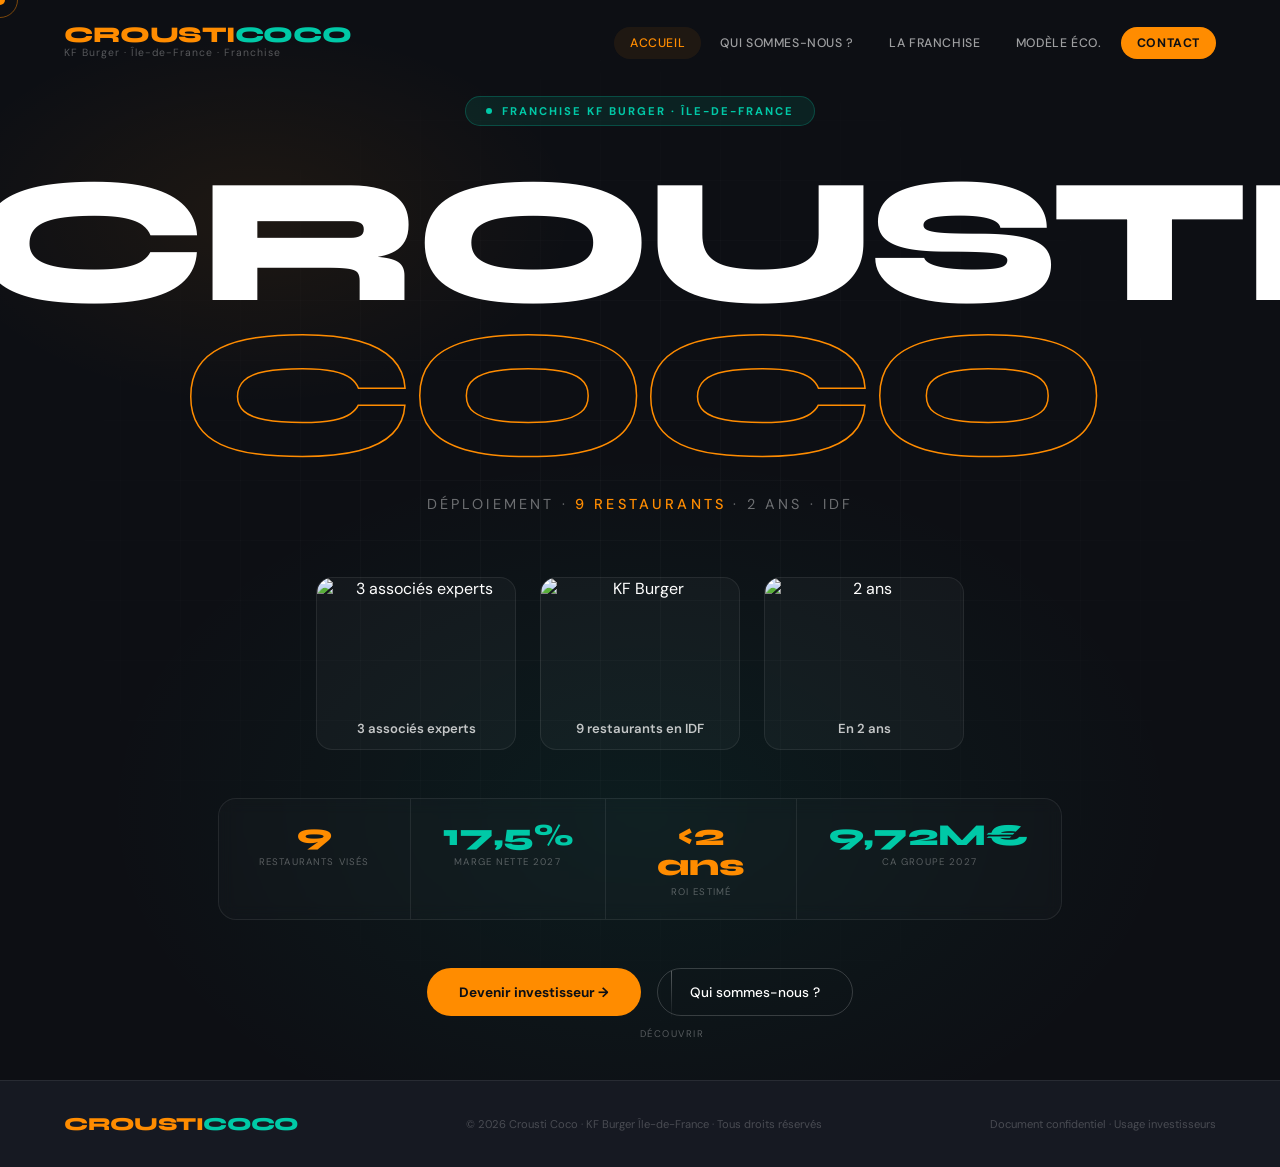
==== index.html @ f42556e3 "Add files via upload" ====
<!DOCTYPE html>
<html lang="fr">
<head>
  <meta charset="UTF-8">
  <meta name="viewport" content="width=device-width, initial-scale=1.0">
  <title>Crousti Coco — KF Burger Île-de-France</title>
  <link href="https://fonts.googleapis.com/css2?family=Syne:wght@400;600;700;800&family=DM+Sans:wght@300;400;500;700&display=swap" rel="stylesheet">
  <script src="https://cdn.jsdelivr.net/npm/@emailjs/browser@3/dist/email.min.js"></script>
  <link rel="stylesheet" href="style.css">
</head>
<body>

  <div class="cursor" id="c"></div>
  <div class="cursor-ring" id="cr"></div>

  <nav id="nav">
    <a href="index.html" class="nav-logo">
      <span><span class="c1">CROUSTI</span><span class="c2">COCO</span></span>
      <span class="sub">KF Burger · Île-de-France · Franchise</span>
    </a>
    <ul id="nl">
      <li><a href="index.html" class="nav-active">Accueil</a></li>
      <li><a href="A_propos.html">Qui sommes-nous ?</a></li>
      <li><a href="Franchise.html">La franchise</a></li>
      <li><a href="Modele_eco.html">Modèle éco.</a></li>
      <li><a href="Contact.html" class="nav-cta">Contact</a></li>
    </ul>
    <div class="menu-toggle" id="mt"><span></span><span></span><span></span></div>
  </nav>

  <div id="page-home">
    <div class="hero-bg"></div>
    <div class="hero-grid"></div>

    <div class="hero-pill"><span class="pill-dot"></span>Franchise KF Burger · Île-de-France</div>

    <h1 class="hero-name">
      <span class="l1">CROUSTI</span>
      <span class="l2">COCO</span>
    </h1>

    <p class="hero-tagline">Déploiement · <b>9 restaurants</b> · 2 ans · IDF</p>

    <!-- 3 cartes : 3 associés / 9 restaurants / En 2 ans -->
    <div class="hero-cards">
      <div class="hero-card">
        <img src="https://images.unsplash.com/photo-1521737711867-e3b97375f902?w=400&q=80" alt="3 associés experts">
        <div class="hero-card-label">3 associés experts</div>
      </div>
      <div class="hero-card">
        <img src="https://images.unsplash.com/photo-1568901346375-23c9450c58cd?w=400&q=80" alt="KF Burger">
        <div class="hero-card-label">9 restaurants en IDF</div>
      </div>
      <div class="hero-card">
        <img src="https://images.unsplash.com/photo-1506784983877-45594efa4cbe?w=400&q=80" alt="2 ans">
        <div class="hero-card-label">En 2 ans</div>
      </div>
    </div>

    <!-- KPIs -->
    <div class="hero-kpis">
      <div class="kpi"><div class="kv">9</div><div class="kl">Restaurants visés</div></div>
      <div class="kpi"><div class="kv t">17,5%</div><div class="kl">Marge nette 2027</div></div>
      <div class="kpi"><div class="kv">&lt;2 ans</div><div class="kl">ROI estimé</div></div>
      <div class="kpi"><div class="kv t">9,72M€</div><div class="kl">CA groupe 2027</div></div>
    </div>

    <div class="hero-actions">
      <a href="Contact.html" class="btn-fill">Devenir investisseur →</a>
      <a href="A_propos.html" class="btn-ghost">Qui sommes-nous ?</a>
    </div>

    <div class="scroll-hint"><div class="scroll-line"></div><span>Découvrir</span></div>
  </div>

  <footer>
    <div class="flogo"><span class="c1">CROUSTI</span><span class="c2">COCO</span></div>
    <p>© 2026 Crousti Coco · KF Burger Île-de-France · Tous droits réservés</p>
    <p>Document confidentiel · Usage investisseurs</p>
  </footer>

  <script src="script.js"></script>
</body>
</html>
---- style.css ----
/* ============================================================
   CROUSTI COCO — style.css
   Fichier CSS unique pour tout le projet
   Organisation :
     0. Variables & Reset        → tous les fichiers
     1. Composants globaux       → tous les fichiers
     2. Navigation & Footer      → tous les fichiers
     3. index.html               → page d'accueil
     4. A_propos.html            → qui sommes-nous
     5. Franchise.html           → la franchise
     6. Modele_eco.html          → modèle économique
     7. Contact.html             → contact
     8. Animations & Responsive  → tous les fichiers
   ============================================================ */


/* ============================================================
   0. VARIABLES & RESET  (tous les fichiers)
   ============================================================ */
:root {
  --ink:     #0D0F14;
  --ink2:    #161922;
  --ink3:    #1E2230;
  --ink4:    #252836;
  --amber:   #FF8C00;
  --amber2:  #FFB347;
  --teal:    #00C9A7;
  --border:  rgba(255,255,255,0.08);
  --border2: rgba(255,255,255,0.13);
  --text:    rgba(255,255,255,0.65);
  --text2:   rgba(255,255,255,0.40);
}

*, *::before, *::after { box-sizing: border-box; margin: 0; padding: 0; }
html  { scroll-behavior: smooth; }
body  { background: var(--ink); color: #fff; font-family: 'DM Sans', sans-serif; overflow-x: hidden; cursor: none; }
img   { max-width: 100%; border-radius: 12px; display: block; }
em    { font-style: normal; color: var(--amber); }


/* ============================================================
   1. COMPOSANTS GLOBAUX  (tous les fichiers)
   ============================================================ */

/* Curseur */
.cursor      { width:10px; height:10px; background:var(--amber); border-radius:50%; position:fixed; pointer-events:none; z-index:9999; transform:translate(-50%,-50%); transition:width .3s,height .3s,background .3s; }
.cursor-ring { width:36px; height:36px; border:1.5px solid rgba(255,140,0,.45); border-radius:50%; position:fixed; pointer-events:none; z-index:9998; transform:translate(-50%,-50%); transition:width .3s,height .3s; }
.cursor.grow      { width:6px; height:6px; background:var(--teal); }
.cursor-ring.grow { width:52px; height:52px; border-color:rgba(0,201,167,.35); }

/* Conteneur */
.container { max-width: 1100px; margin: 0 auto; }

/* Sections */
.sec       { padding: 6rem 2rem; }
.sec.dark2 { background: var(--ink2); }
.sec.dark3 { background: var(--ink); }

/* En-têtes de section */
.sec-eyebrow {
  display: inline-flex; align-items: center; gap: .6rem;
  font-size: .68rem; font-weight: 700; letter-spacing: .2em; text-transform: uppercase;
  color: var(--teal); margin-bottom: 1rem;
}
.sec-eyebrow::before, .sec-eyebrow::after { content:''; display:inline-block; width:18px; height:1px; background:var(--teal); }

.sec-title {
  font-family: 'Syne', sans-serif;
  font-size: clamp(2rem, 4vw, 3.2rem);
  font-weight: 800; letter-spacing: -.03em; line-height: 1.08;
  margin-bottom: 1rem;
}

.sec-intro {
  color: var(--text); line-height: 1.85; font-size: .95rem;
  max-width: 640px; margin: 0 auto 3.5rem; text-align: center;
}

/* Cartes génériques */
.card {
  background: var(--ink3); border: 1px solid var(--border);
  border-radius: 16px; padding: 1.5rem;
  transition: transform .3s, border-color .3s;
}
.card:hover { transform: translateY(-5px); border-color: rgba(255,140,0,.3); }
.card.teal:hover { border-color: rgba(0,201,167,.3); }

/* Étiquette inline */
.tag-pill {
  display: inline-flex; align-items: center; gap: .5rem;
  background: rgba(0,201,167,.08); border: 1px solid rgba(0,201,167,.2);
  color: var(--teal); font-size: .7rem; font-weight: 700;
  letter-spacing: .15em; text-transform: uppercase;
  padding: .4rem 1.1rem; border-radius: 100px;
}

/* Checkbox style Notion */
.notion-check {
  display: flex; align-items: flex-start; gap: .75rem;
  background: var(--ink4); border: 1px solid var(--border2);
  border-radius: 10px; padding: 1rem 1.25rem;
}
.notion-check::before {
  content: ''; width:16px; height:16px; border:1.5px solid var(--border2);
  border-radius: 4px; flex-shrink: 0; margin-top: 2px;
}
.notion-check p { font-size: .9rem; color: rgba(255,255,255,.75); line-height: 1.6; }

/* Bouton point orange */
.bullet-orange { color: var(--amber); font-size: .9rem; }
.bullet-orange strong { font-weight: 700; }

/* Grille 2 colonnes */
.grid-2 { display: grid; grid-template-columns: 1fr 1fr; gap: 2.5rem; align-items: start; }
.grid-3 { display: grid; grid-template-columns: repeat(3,1fr); gap: 1.5rem; }

/* Boutons */
.btn-fill {
  display: inline-flex; align-items: center; gap: .5rem;
  background: var(--amber); color: var(--ink);
  padding: .9rem 2rem; font-family: 'DM Sans',sans-serif;
  font-size: .85rem; font-weight: 700; border: none;
  border-radius: 100px; cursor: pointer; text-decoration: none;
  transition: transform .2s, background .2s, box-shadow .2s;
}
.btn-fill:hover { transform: translateY(-3px); background: var(--amber2); box-shadow: 0 12px 28px rgba(255,140,0,.28); }

.btn-ghost {
  display: inline-flex; align-items: center; gap: .5rem;
  background: transparent; color: #fff;
  padding: .9rem 2rem; font-family: 'DM Sans',sans-serif;
  font-size: .85rem; font-weight: 500;
  border: 1px solid rgba(255,255,255,.18); border-radius: 100px;
  cursor: pointer; text-decoration: none;
  transition: transform .2s, border-color .2s, color .2s;
}
.btn-ghost:hover { transform: translateY(-3px); border-color: var(--teal); color: var(--teal); }

/* Reveal scroll */
.rv { opacity:0; transform:translateY(22px); transition:opacity .7s ease,transform .7s ease; }
.rv.in { opacity:1; transform:translateY(0); }
.d1{transition-delay:.1s} .d2{transition-delay:.2s} .d3{transition-delay:.3s} .d4{transition-delay:.4s}


/* ============================================================
   2. NAVIGATION & FOOTER  (tous les fichiers)
   ============================================================ */
nav {
  position: fixed; top:0; left:0; right:0; z-index:500;
  display: flex; align-items: center; justify-content: space-between;
  padding: 1.5rem 4rem;
  transition: background .4s, padding .4s, box-shadow .4s;
}
nav.scrolled {
  background: rgba(13,15,20,.96); backdrop-filter: blur(20px);
  padding: 1rem 4rem; box-shadow: 0 1px 0 var(--border);
}
.nav-logo { font-family:'Syne',sans-serif; font-weight:800; font-size:1.4rem; letter-spacing:-.02em; text-decoration:none; line-height:1; }
.nav-logo .c1 { color:var(--amber); }
.nav-logo .c2 { color:var(--teal); }
.nav-logo .sub { display:block; font-family:'DM Sans',sans-serif; font-size:.65rem; font-weight:400; letter-spacing:.1em; color:rgba(255,255,255,.3); margin-top:2px; }
nav ul { display:flex; gap:.2rem; list-style:none; align-items:center; }
nav ul a { color:rgba(255,255,255,.6); text-decoration:none; font-size:.77rem; font-weight:500; letter-spacing:.05em; text-transform:uppercase; padding:.5rem 1rem; border-radius:100px; transition:color .2s,background .2s; }
nav ul a:hover { color:#fff; background:rgba(255,255,255,.06); }
nav ul a.nav-active { color:var(--amber); background:rgba(255,140,0,.08); }
.nav-cta { background:var(--amber)!important; color:var(--ink)!important; font-weight:700!important; }
.nav-cta:hover { background:var(--amber2)!important; }
.nav-cta.nav-active { background:var(--amber2)!important; }
.menu-toggle { display:none; flex-direction:column; gap:5px; cursor:pointer; padding:8px; }
.menu-toggle span { width:24px; height:2px; background:#fff; display:block; transition:.3s; }

footer {
  background: var(--ink2); border-top: 1px solid var(--border);
  padding: 2rem 4rem; display:flex; align-items:center;
  justify-content:space-between; flex-wrap:wrap; gap:.75rem;
}
.flogo { font-family:'Syne',sans-serif; font-weight:800; font-size:1.15rem; letter-spacing:-.02em; }
.flogo .c1 { color:var(--amber); }
.flogo .c2 { color:var(--teal); }
footer p { font-size:.7rem; color:rgba(255,255,255,.22); }


/* ============================================================
   3. index.html — PAGE ACCUEIL
   ============================================================ */

/* Hero wrapper */
#page-home {
  min-height: 100vh; display:flex; flex-direction:column;
  align-items:center; justify-content:center;
  text-align:center; padding:6rem 2rem 4rem;
  position:relative; overflow:hidden;
}
.hero-bg {
  position:absolute; inset:0;
  background:
    radial-gradient(ellipse 70% 55% at 50% 75%, rgba(0,201,167,.07) 0%, transparent 60%),
    radial-gradient(ellipse 50% 35% at 20% 20%, rgba(255,140,0,.07) 0%, transparent 50%);
}
.hero-grid {
  position:absolute; inset:0;
  background-image: linear-gradient(rgba(255,255,255,.025) 1px,transparent 1px), linear-gradient(90deg,rgba(255,255,255,.025) 1px,transparent 1px);
  background-size:60px 60px;
  mask-image:radial-gradient(ellipse at center,black 20%,transparent 75%);
}

/* Badge "Franchise KF Burger" */
.hero-pill {
  display:inline-flex; align-items:center; gap:.6rem;
  background:rgba(0,201,167,.1); border:1px solid rgba(0,201,167,.25);
  color:var(--teal); font-size:.7rem; font-weight:700; letter-spacing:.18em; text-transform:uppercase;
  padding:.45rem 1.25rem; border-radius:100px; margin-bottom:2.5rem;
  position:relative; z-index:1; animation:up .9s ease .1s both;
}
.pill-dot { width:6px; height:6px; border-radius:50%; background:var(--teal); animation:blink 2s infinite; }

/* Nom CROUSTI COCO */
.hero-name {
  font-family:'Syne',sans-serif; font-weight:800;
  font-size:clamp(5rem,14vw,13rem); line-height:.85; letter-spacing:-.04em;
  position:relative; z-index:1; animation:up .9s ease .2s both;
}
.hero-name .l1 { display:block; color:#fff; }
.hero-name .l2 { display:block; color:transparent; -webkit-text-stroke:1.5px var(--amber); }

/* Tagline */
.hero-tagline {
  font-size:clamp(.78rem,1.4vw,.9rem); font-weight:400;
  color:rgba(255,255,255,.4); letter-spacing:.22em; text-transform:uppercase;
  margin-top:1.5rem; position:relative; z-index:1; animation:up .9s ease .3s both;
}
.hero-tagline b { color:var(--amber); font-weight:500; }

/* 3 cartes sous le titre (3 associés / 9 restos / 2 ans) */
.hero-cards {
  display:flex; gap:1.5rem; margin-top:4rem; flex-wrap:wrap; justify-content:center;
  position:relative; z-index:1; animation:up .9s ease .45s both;
}
.hero-card {
  background:rgba(255,255,255,.03); border:1px solid var(--border);
  border-radius:16px; overflow:hidden; width:200px;
  transition:border-color .3s, transform .3s;
}
.hero-card:hover { border-color:rgba(255,140,0,.3); transform:translateY(-4px); }
.hero-card img { width:100%; height:130px; object-fit:cover; border-radius:0; }
.hero-card-label { padding:.75rem 1rem; font-size:.82rem; font-weight:600; color:rgba(255,255,255,.75); }

/* KPIs strip */
.hero-kpis {
  display:flex; flex-wrap:wrap; margin-top:3rem;
  border:1px solid var(--border); border-radius:18px; overflow:hidden;
  position:relative; z-index:1; animation:up .9s ease .55s both;
  backdrop-filter:blur(8px); background:rgba(255,255,255,.02);
}
.kpi { padding:1.3rem 2rem; text-align:center; border-right:1px solid var(--border); flex:1 0 100px; }
.kpi:last-child { border-right:none; }
.kv { font-family:'Syne',sans-serif; font-size:1.9rem; font-weight:800; color:var(--amber); line-height:1; }
.kv.t { color:var(--teal); }
.kl { font-size:.6rem; letter-spacing:.12em; text-transform:uppercase; color:rgba(255,255,255,.3); margin-top:.3rem; }

/* Boutons CTA */
.hero-actions {
  display:flex; gap:1rem; margin-top:3rem; flex-wrap:wrap; justify-content:center;
  position:relative; z-index:1; animation:up .9s ease .7s both;
}

/* Scroll hint */
.scroll-hint {
  position:absolute; bottom:2.5rem; left:50%; transform:translateX(-50%);
  display:flex; flex-direction:column; align-items:center; gap:.5rem;
  color:rgba(255,255,255,.3); font-size:.6rem; letter-spacing:.15em; text-transform:uppercase;
  z-index:1; animation:up .9s ease .9s both;
}
.scroll-line { width:1px; height:48px; background:linear-gradient(to bottom,rgba(255,255,255,.3),transparent); animation:fall 2.2s ease-in-out infinite; }


/* ============================================================
   4. A_propos.html — QUI SOMMES-NOUS
   ============================================================ */

/* Section 1 : L'équipe — intro texte + images McD / KFC */
.equipe-header { margin-bottom: 3rem; }
.equipe-header .num { font-size:.78rem; font-weight:700; color:var(--amber); letter-spacing:.05em; margin-bottom:.5rem; }
.equipe-header h2 { font-family:'Syne',sans-serif; font-size:clamp(2rem,4vw,3rem); font-weight:800; line-height:1.05; margin-bottom:.75rem; }
.equipe-header .subtitle { font-size:1.05rem; color:var(--text); }

.equipe-photos { display:grid; grid-template-columns:1fr 1fr; gap:1.5rem; margin-bottom:1.5rem; }
.equipe-photo-block img { width:100%; height:220px; object-fit:cover; border-radius:12px; margin-bottom:.85rem; }
.equipe-photo-block h4 { font-size:.88rem; font-weight:700; margin-bottom:.4rem; }
.equipe-photo-block p { font-size:.82rem; color:var(--text); line-height:1.7; }

.equipe-highlight {
  display:flex; align-items:flex-start; gap:.5rem;
  font-size:.88rem; color:var(--amber); line-height:1.6;
  margin-top:1.5rem; margin-bottom:3rem;
}

/* Section 2 : logos partenaires O'Tacos etc. */
.partenaires-section { margin-bottom:3rem; }
.partenaires-logos { display:flex; gap:1rem; margin-bottom:2rem; flex-wrap:wrap; }
.partenaire-logo {
  width:140px; height:90px; object-fit:cover;
  border-radius:10px; border:1px solid var(--border);
}
.partenaires-text { font-size:.9rem; color:var(--text); margin-bottom:1.25rem; line-height:1.7; }
.partenaires-text strong { color:#fff; }
.partenaires-boxes { display:grid; grid-template-columns:1fr 1fr; gap:1rem; }
.partenaire-box {
  background:var(--ink3); border:1px solid var(--border2);
  border-radius:10px; padding:1.1rem 1.4rem;
  font-size:.95rem; font-weight:700;
}

/* Section 3 : Cette expérience garantit */
.garanties-grid { display:grid; grid-template-columns:repeat(3,1fr); gap:1.25rem; margin-bottom:1.5rem; }
.garantie-card {
  background:var(--ink3); border:1px solid var(--border);
  border-radius:14px; padding:1.5rem;
}
.garantie-icon {
  width:44px; height:44px; border-radius:50%;
  background:rgba(255,255,255,.06);
  display:flex; align-items:center; justify-content:center;
  font-size:1.1rem; margin-bottom:1rem;
}
.garantie-card h3 { font-size:.92rem; font-weight:700; line-height:1.4; }

/* Section 4 : Points forts */
.points-forts { margin-top:3rem; }
.points-forts .eyebrow { font-size:.82rem; color:var(--amber); margin-bottom:1.5rem; }
.points-forts-grid { display:grid; grid-template-columns:repeat(3,1fr); gap:1.5rem; }
.pf-card { }
.pf-color { width:20px; height:20px; border-radius:4px; margin-bottom:.75rem; }
.pf-card h3 { font-size:.95rem; font-weight:700; margin-bottom:.5rem; }
.pf-card p { font-size:.82rem; color:var(--text); line-height:1.6; }

/* Section 5 : Notre conviction */
.conviction-section {
  position:relative; border-radius:20px; overflow:hidden;
  background:rgba(0,0,0,.5); margin-top:3rem; padding:3rem 2.5rem;
}
.conviction-bg {
  position:absolute; inset:0; z-index:0;
  background: linear-gradient(rgba(0,0,0,.6),rgba(0,0,0,.7));
}
.conviction-content { position:relative; z-index:1; }
.conviction-quote {
  font-size:clamp(.9rem,2vw,1.05rem); color:rgba(255,255,255,.8);
  line-height:1.75; margin-bottom:2.5rem; font-style:italic;
}
.conviction-pillars { display:grid; grid-template-columns:repeat(3,1fr); gap:2rem; }
.cpillar .num { font-family:'Syne',sans-serif; font-size:2.5rem; font-weight:800; color:rgba(255,255,255,.15); }
.cpillar h4 { font-size:.88rem; font-weight:700; margin:.3rem 0 .2rem; }
.cpillar p { font-size:.78rem; color:var(--text); }


/* ============================================================
   5. Franchise.html — LA FRANCHISE
   ============================================================ */

/* Réseau : 18 BE / 3 FR + carte Belgique */
.reseau-split { display:grid; grid-template-columns:1fr 1fr; gap:0; min-height:420px; margin-bottom:3rem; }
.reseau-left { padding:3rem 2.5rem; }
.reseau-big-num {
  font-family:'Syne',sans-serif; font-size:clamp(4rem,8vw,7rem);
  font-weight:800; color:#fff; line-height:1;
}
.reseau-label { font-size:.75rem; font-weight:700; letter-spacing:.08em; margin-bottom:.3rem; }
.reseau-label .flag-badge {
  display:inline-block; font-size:.6rem; font-weight:700;
  background:rgba(255,255,255,.1); border-radius:4px;
  padding:.15rem .4rem; margin-right:.4rem; letter-spacing:.08em;
}
.reseau-sub { font-size:.8rem; color:var(--text); margin-bottom:2.5rem; }
.reseau-photos { display:grid; grid-template-columns:1fr 1fr; gap:1rem; margin-top:1.5rem; }
.reseau-photos img { width:100%; height:130px; object-fit:cover; border-radius:10px; }
.reseau-photo-cap { font-size:.72rem; color:var(--text); margin-top:.4rem; }
.reseau-map { background:var(--ink3); display:flex; align-items:center; justify-content:center; overflow:hidden; border-radius:0; }
.reseau-map img { width:100%; height:100%; object-fit:cover; opacity:.85; }

/* France expansion */
.france-split { display:grid; grid-template-columns:1fr 1fr; gap:0; min-height:360px; margin-bottom:3rem; }
.france-map { overflow:hidden; }
.france-map img { width:100%; height:100%; object-fit:cover; opacity:.85; }
.france-right { padding:2.5rem; display:flex; flex-direction:column; justify-content:center; gap:1.5rem; }
.france-stat-big {
  display:flex; align-items:center; gap:1rem;
  font-size:.85rem; color:var(--text); border-left:3px solid var(--border2); padding-left:1rem;
}
.france-stat-big strong { color:#fff; font-size:1rem; }
.france-arrow-item { display:flex; align-items:flex-start; gap:.75rem; }
.france-arrow-item .arr { color:var(--text); font-size:1.1rem; margin-top:1px; }
.france-arrow-item p { font-size:.88rem; color:rgba(255,255,255,.7); line-height:1.5; }
.france-arrow-item p strong { color:#fff; }

/* Executive summary / Vision IDF */
.exec-summary { margin-bottom:3rem; }
.exec-tag {
  display:inline-flex; align-items:center; gap:.5rem;
  background:rgba(255,255,255,.06); border:1px solid var(--border2);
  font-size:.65rem; font-weight:700; letter-spacing:.12em; text-transform:uppercase;
  padding:.35rem .85rem; border-radius:6px; margin-bottom:1.5rem;
}
.exec-grid { display:grid; grid-template-columns:1fr 1fr; gap:2rem; align-items:start; }
.exec-left { }
.exec-timeline { margin:1.5rem 0; }
.timeline-row { display:flex; align-items:center; gap:0; position:relative; margin-bottom:.5rem; }
.tl-node {
  width:32px; height:32px; border-radius:50%;
  background:var(--ink4); border:1px solid var(--border2);
  display:flex; align-items:center; justify-content:center;
  font-size:.75rem; font-weight:700; flex-shrink:0; z-index:1;
}
.tl-line { flex:1; height:1px; background:var(--border2); }
.tl-year-block { margin:0 1.5rem; text-align:center; }
.tl-dot { width:12px; height:12px; border-radius:50%; margin:0 auto .4rem; }
.tl-dot.green { background:#22c55e; }
.tl-dot.blue  { background:#3b82f6; }
.tl-year { font-family:'Syne',sans-serif; font-size:1.1rem; font-weight:800; }
.tl-desc { font-size:.72rem; color:var(--text); }
.exec-right img { width:100%; border-radius:16px; }

/* Vision chiffres */
.vision-nums { display:grid; grid-template-columns:repeat(3,1fr); gap:1.5rem; margin-bottom:2rem; }
.vision-num-card { text-align:center; }
.vnc-big { font-family:'Syne',sans-serif; font-size:3.5rem; font-weight:800; color:#fff; line-height:1; }
.vnc-label { font-size:.75rem; font-weight:700; margin-top:.3rem; }
.vnc-sub { font-size:.7rem; color:var(--text); margin-top:.1rem; }

/* Phénomène KF Burger */
.phenomene-section { margin-top:3rem; }
.phenomene-text { font-size:.9rem; color:var(--text); margin-bottom:.5rem; }
.phenomene-title { font-size:.95rem; font-weight:700; color:var(--amber); margin-bottom:1.25rem; }
.phenomene-photos { display:grid; grid-template-columns:repeat(3,1fr); gap:1rem; }
.phenomene-photos img { width:100%; height:190px; object-fit:cover; border-radius:10px; }


/* ============================================================
   6. Modele_eco.html — MODÈLE ÉCONOMIQUE
   ============================================================ */

/* Grandes métriques 90k / 1,08M / 14,5% */
.big-metrics {
  display:grid; grid-template-columns:repeat(3,1fr); gap:0;
  border:1px solid var(--border); border-radius:18px; overflow:hidden;
  margin-bottom:1.5rem;
}
.big-metric { padding:2rem; text-align:center; border-right:1px solid var(--border); }
.big-metric:last-child { border-right:none; }
.bm-val { font-family:'Syne',sans-serif; font-size:clamp(2rem,4vw,3rem); font-weight:800; color:#fff; line-height:1; }
.bm-label { font-size:.78rem; font-weight:600; color:rgba(255,255,255,.6); margin-top:.4rem; }
.bm-sub   { font-size:.7rem; color:var(--text2); margin-top:.15rem; }

/* Financement : Apport / Besoin total / Recherche */
.funding-boxes {
  display:grid; grid-template-columns:repeat(3,1fr); gap:0;
  border:1px solid var(--border); border-radius:14px; overflow:hidden;
}
.fb { padding:1.25rem 1.5rem; border-right:1px solid var(--border); }
.fb:last-child { border-right:none; }
.fb h4 { font-size:.78rem; font-weight:600; color:var(--text); margin-bottom:.4rem; }
.fb .fval { font-size:1rem; font-weight:700; }

/* CA mensuel + formule */
.ca-row { display:grid; grid-template-columns:1fr 1fr; gap:2rem; align-items:center; margin:2rem 0; }
.ca-box { background:var(--ink3); border:1px solid var(--border2); border-radius:12px; padding:1.25rem 1.5rem; }
.ca-box h4 { font-size:.75rem; color:var(--text); margin-bottom:.4rem; }
.ca-box .ca-num { font-family:'Syne',sans-serif; font-size:2rem; font-weight:800; }
.ca-formula { font-size:.82rem; color:var(--text); line-height:1.8; }

/* 17,5% résultat net */
.resultat-split { display:grid; grid-template-columns:1fr 1fr; gap:2rem; align-items:center; margin:2rem 0; padding:2rem; background:var(--ink3); border:1px solid var(--border); border-radius:16px; }
.resultat-big { font-family:'Syne',sans-serif; font-size:4rem; font-weight:800; color:#fff; }
.resultat-label { font-size:.85rem; font-weight:600; color:rgba(255,255,255,.65); }
.resultat-sub { font-size:.75rem; color:var(--text2); }
.resultat-right .badge-item { display:flex; align-items:flex-start; gap:.6rem; margin-bottom:.75rem; }
.resultat-right .badge-item .bi-emoji { font-size:1rem; }
.resultat-right .badge-item p { font-size:.84rem; color:rgba(255,255,255,.7); line-height:1.5; }

/* Grilles 2026 / 2027 */
.year-grids { display:grid; grid-template-columns:1fr 1fr; gap:2rem; margin:2rem 0; }
.year-grid-card { background:var(--ink3); border:1px solid var(--border); border-radius:14px; padding:1.5rem; }
.year-grid-card .yg-emoji { font-size:1.5rem; margin-bottom:1rem; }
.year-grid-card .yg-items { display:grid; grid-template-columns:1fr 1fr; gap:.6rem; }
.yg-item { background:var(--ink4); border:1px solid var(--border); border-radius:8px; padding:.75rem; }
.yg-item h5 { font-size:.7rem; color:var(--text); margin-bottom:.25rem; }
.yg-item p { font-size:.82rem; font-weight:600; }
.yg-item p .arrow { font-size:.75rem; }

/* Tableau P&L complet */
.pl-table-wrap { margin:2rem 0; overflow-x:auto; }
table { width:100%; border-collapse:collapse; font-size:.84rem; }
thead th { text-align:left; padding:.75rem 1rem; font-size:.62rem; letter-spacing:.12em; text-transform:uppercase; color:var(--text2); border-bottom:1px solid var(--border2); }
tbody td { padding:.65rem 1rem; border-bottom:1px solid rgba(255,255,255,.04); color:var(--text); }
tbody td:first-child { color:var(--text2); }
tbody td:not(:first-child) { color:#fff; font-weight:500; }
tr.row-bold td { color:var(--amber)!important; font-weight:700!important; }
tr.row-teal td { color:var(--teal)!important; font-weight:700!important; }
.table-note { font-size:.75rem; color:var(--text2); margin-top:.75rem; line-height:1.6; padding:.75rem 1rem; background:var(--ink3); border-radius:8px; }

/* Investisseur : objectif / ticket / proposition */
.investor-wrap { display:grid; grid-template-columns:1fr 1fr; gap:2rem; margin:2rem 0; }
.investor-card { background:var(--ink3); border:1px solid var(--border); border-radius:14px; padding:1.75rem; }
.investor-card h4 { font-size:.68rem; font-weight:700; letter-spacing:.12em; text-transform:uppercase; color:var(--amber); margin-bottom:.3rem; }
.investor-card p { font-size:.95rem; font-weight:600; margin-bottom:1rem; }
.investor-pros { list-style:none; }
.investor-pros li { font-size:.84rem; color:var(--text); padding:.25rem 0; }
.investor-pros li::before { content:'• '; color:var(--amber); }

/* ROI */
.roi-banner {
  display:flex; align-items:center; gap:1.5rem; flex-wrap:wrap;
  background:rgba(255,140,0,.07); border:1px solid rgba(255,140,0,.25);
  border-radius:14px; padding:1.5rem 2rem; margin:1.5rem 0;
}
.roi-big { font-family:'Syne',sans-serif; font-size:1.3rem; font-weight:800; color:var(--amber); white-space:nowrap; }
.roi-badge { display:flex; align-items:center; gap:.75rem; }
.roi-badge .notion-check-inline {
  display:flex; align-items:center; gap:.5rem;
  background:var(--ink4); border:1px solid var(--border2); border-radius:8px; padding:.6rem 1rem;
  font-size:.88rem; font-weight:700;
}

/* Financement sources */
.fin-sources { display:flex; flex-direction:column; gap:1rem; margin:2rem 0; }
.fin-source { display:flex; align-items:flex-start; gap:1.25rem; }
.fin-source-num {
  width:36px; height:36px; border-radius:8px; flex-shrink:0;
  background:var(--ink4); border:1px solid var(--border2);
  display:flex; align-items:center; justify-content:center;
  font-family:'Syne',sans-serif; font-size:.85rem; font-weight:800;
}
.fin-source-text h4 { font-size:.9rem; font-weight:700; margin-bottom:.2rem; }
.fin-source-text p { font-size:.8rem; color:var(--text); }

/* Scénarios de sortie */
.sorties-grid { display:flex; flex-direction:column; gap:1rem; }
.sortie-card { display:flex; align-items:flex-start; gap:1rem; background:var(--ink3); border:1px solid var(--border); border-radius:14px; padding:1.25rem; }
.sortie-icon { width:42px; height:42px; border-radius:50%; background:rgba(255,255,255,.06); display:flex; align-items:center; justify-content:center; font-size:1.1rem; flex-shrink:0; }
.sortie-card h4 { font-size:.9rem; font-weight:700; margin-bottom:.2rem; }
.sortie-card p { font-size:.8rem; color:var(--text); }


/* ============================================================
   7. Contact.html — CONTACT
   ============================================================ */
.contact-wrap { display:grid; grid-template-columns:1fr 1.35fr; gap:4rem; align-items:start; }

.contact-info h2 { font-family:'Syne',sans-serif; font-size:2.2rem; font-weight:800; line-height:1.1; margin-bottom:1.25rem; }
.contact-info .cp { color:var(--text); line-height:1.85; font-size:.93rem; margin-bottom:2rem; }

.contact-details { display:flex; flex-direction:column; gap:.85rem; margin-bottom:2rem; }
.cd { display:flex; align-items:center; gap:.9rem; }
.cd-ic { width:40px; height:40px; border-radius:12px; background:rgba(255,140,0,.08); border:1px solid rgba(255,140,0,.2); display:flex; align-items:center; justify-content:center; font-size:.95rem; flex-shrink:0; }
.cd-info strong { display:block; font-size:.62rem; letter-spacing:.1em; text-transform:uppercase; color:var(--text2); margin-bottom:.15rem; }
.cd-info span { font-size:.9rem; font-weight:500; }

.ticket-card { background:linear-gradient(135deg,rgba(0,201,167,.08),rgba(0,229,192,.03)); border:1px solid rgba(0,201,167,.2); border-radius:14px; padding:1.4rem; }
.tc-lbl { font-size:.63rem; letter-spacing:.15em; text-transform:uppercase; color:var(--teal); margin-bottom:.4rem; }
.tc-val { font-family:'Syne',sans-serif; font-size:1.9rem; font-weight:800; }
.tc-desc { font-size:.76rem; color:var(--text2); margin-top:.4rem; line-height:1.6; }

/* Formulaire */
.form-wrap { background:var(--ink3); border:1px solid var(--border); border-radius:24px; padding:2.5rem; }
.form-wrap h3 { font-family:'Syne',sans-serif; font-size:1.4rem; font-weight:800; margin-bottom:.4rem; }
.form-sub { font-size:.8rem; color:var(--text2); margin-bottom:2rem; }
.frow { display:grid; grid-template-columns:1fr 1fr; gap:1rem; }
.fg { margin-bottom:1.15rem; }
.fg label { display:block; font-size:.67rem; font-weight:700; letter-spacing:.08em; text-transform:uppercase; color:rgba(255,255,255,.45); margin-bottom:.45rem; }
.fg input, .fg textarea, .fg select {
  width:100%; background:rgba(255,255,255,.04); border:1px solid rgba(255,255,255,.1);
  border-radius:12px; padding:.82rem 1.1rem; color:#fff;
  font-family:'DM Sans',sans-serif; font-size:.88rem; outline:none;
  transition:border-color .2s,background .2s; -webkit-appearance:none;
}
.fg input:focus, .fg textarea:focus, .fg select:focus { border-color:var(--amber); background:rgba(255,140,0,.04); }
.fg textarea { resize:vertical; min-height:130px; }
.fg select option { background:var(--ink2); }
.fsub {
  width:100%; background:var(--amber); color:var(--ink); padding:1rem;
  font-family:'Syne',sans-serif; font-size:.9rem; font-weight:800; letter-spacing:.03em;
  border:none; border-radius:12px; cursor:pointer;
  display:flex; align-items:center; justify-content:center; gap:.55rem;
  transition:background .2s,transform .2s,box-shadow .2s;
}
.fsub:hover { background:var(--amber2); transform:translateY(-2px); box-shadow:0 12px 28px rgba(255,140,0,.28); }
.fsub:disabled { opacity:.6; cursor:not-allowed; transform:none; box-shadow:none; }
.form-ok { display:none; text-align:center; padding:2rem; background:rgba(0,201,167,.07); border:1px solid rgba(0,201,167,.22); border-radius:16px; margin-top:1rem; }
.form-ok h4 { font-family:'Syne',sans-serif; font-size:1.2rem; color:var(--teal); margin-bottom:.5rem; }
.form-ok p { font-size:.83rem; color:var(--text); }
.fnote { font-size:.7rem; color:var(--text2); text-align:center; margin-top:1rem; line-height:1.6; }


/* ============================================================
   8. ANIMATIONS & RESPONSIVE  (tous les fichiers)
   ============================================================ */
@keyframes up   { from{opacity:0;transform:translateY(26px)} to{opacity:1;transform:translateY(0)} }
@keyframes blink { 0%,100%{opacity:1} 50%{opacity:.35} }
@keyframes fall  { 0%{opacity:.5;transform:scaleY(0);transform-origin:top} 60%{opacity:1;transform:scaleY(1)} 100%{opacity:0;transform:translateY(60px)} }

@media (max-width: 900px) {
  nav { padding:1rem 1.5rem; }
  nav.scrolled { padding:.75rem 1.5rem; }
  nav ul { display:none; position:absolute; top:100%; left:0; right:0; flex-direction:column; background:rgba(13,15,20,.98); backdrop-filter:blur(20px); padding:1rem; border-bottom:1px solid var(--border); }
  nav ul.open { display:flex; }
  .menu-toggle { display:flex; }

  /* Grilles → 1 colonne */
  .grid-2, .grid-3,
  .equipe-photos, .partenaires-boxes,
  .garanties-grid, .points-forts-grid, .conviction-pillars,
  .reseau-split, .france-split, .exec-grid,
  .vision-nums, .year-grids, .investor-wrap,
  .contact-wrap, .frow { grid-template-columns:1fr; }

  .big-metrics, .funding-boxes { grid-template-columns:1fr; }
  .big-metric, .fb { border-right:none; border-bottom:1px solid var(--border); }
  .big-metric:last-child, .fb:last-child { border-bottom:none; }

  .hero-kpis { flex-direction:column; }
  .kpi { border-right:none; border-bottom:1px solid var(--border); }
  .kpi:last-child { border-bottom:none; }

  .phenomene-photos { grid-template-columns:1fr; }
  .partenaires-logos { flex-wrap:wrap; }
  .hero-cards { gap:1rem; }
  .hero-card { width:160px; }

  footer { padding:1.5rem; flex-direction:column; align-items:flex-start; }
  body { cursor:auto; }
  .cursor, .cursor-ring { display:none; }
}
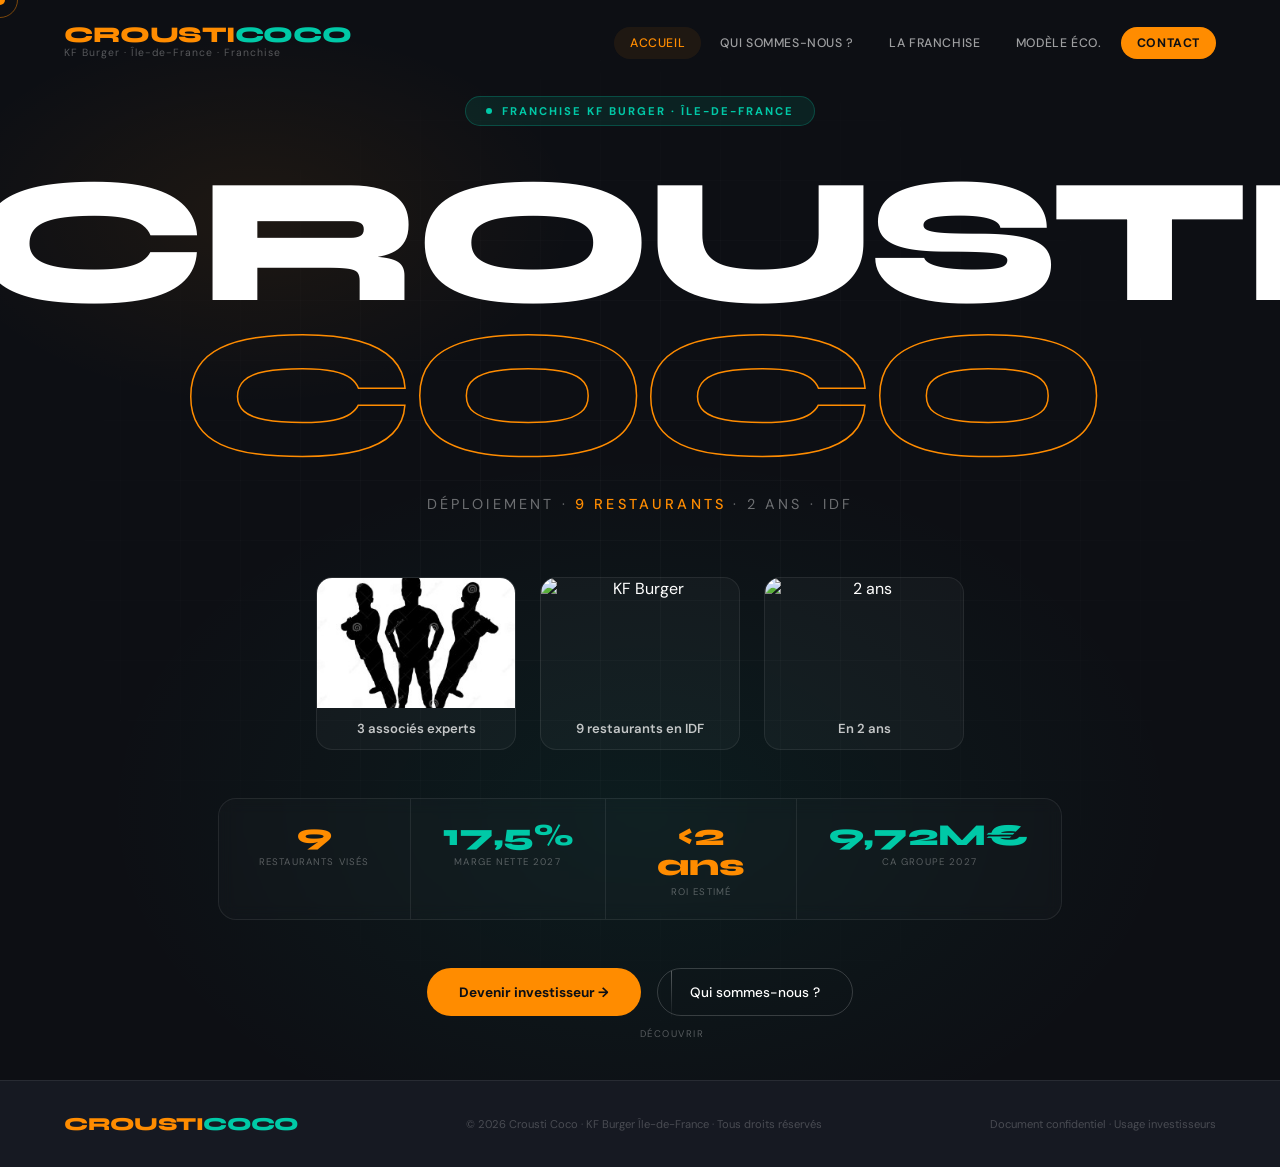
==== commit 5d9099e3: "Update image source for '3 associés experts' card" ====
--- a/index.html
+++ b/index.html
@@ -44,7 +44,7 @@
     <!-- 3 cartes : 3 associés / 9 restaurants / En 2 ans -->
     <div class="hero-cards">
       <div class="hero-card">
-        <img src="https://images.unsplash.com/photo-1521737711867-e3b97375f902?w=400&q=80" alt="3 associés experts">
+        <img src="image/associés.jpg" alt="3 associés experts">
         <div class="hero-card-label">3 associés experts</div>
       </div>
       <div class="hero-card">
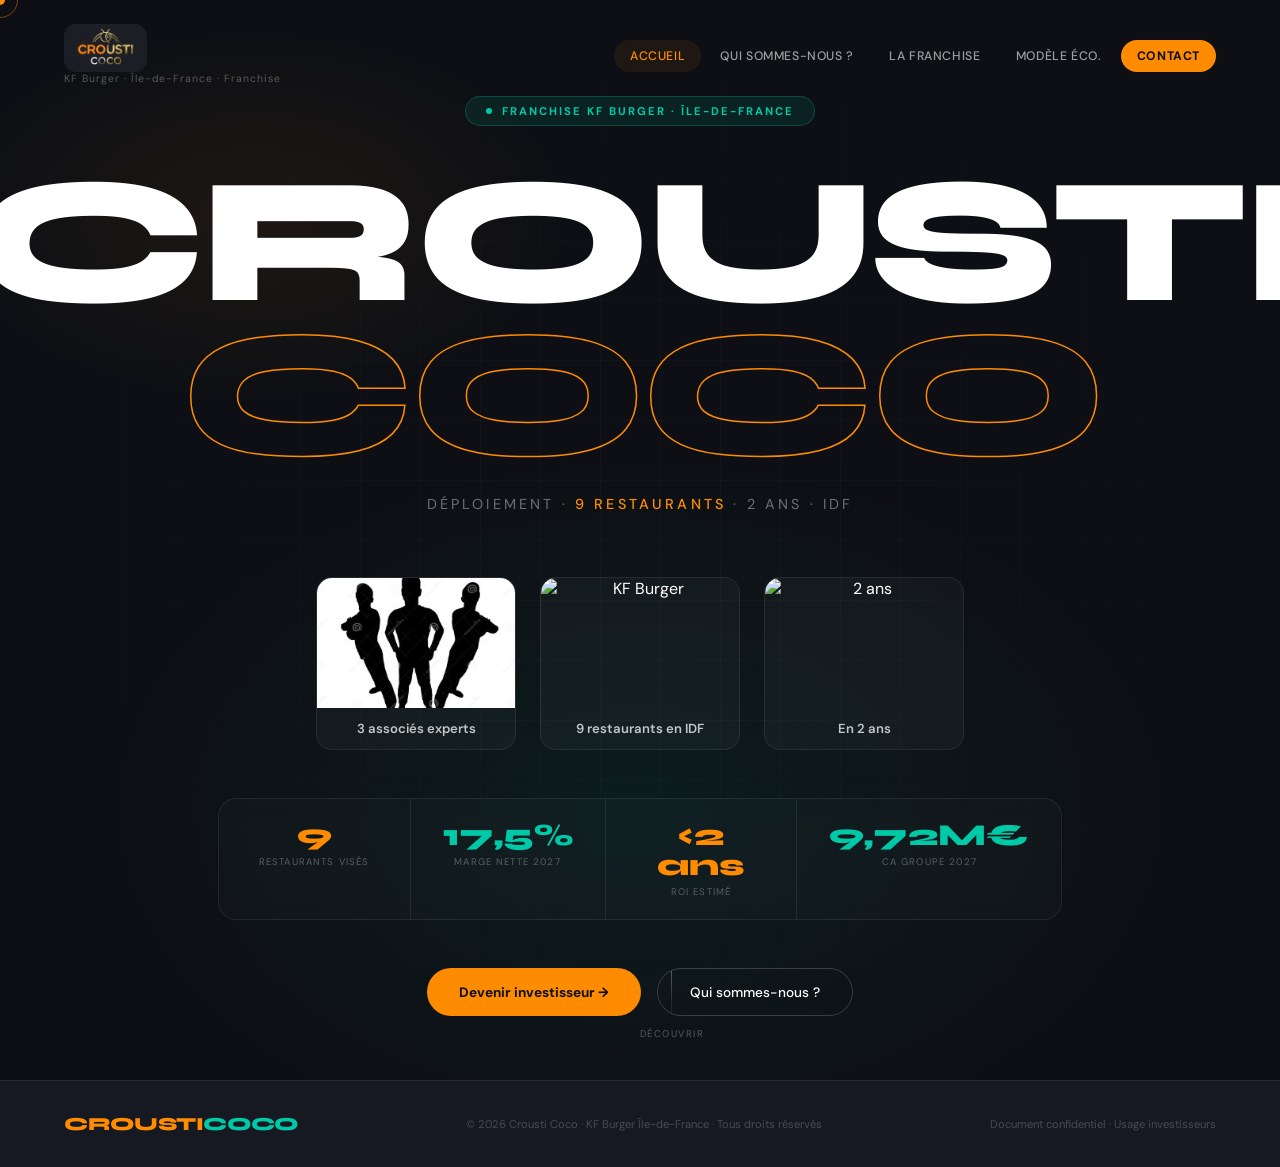
==== commit 638c8972: "Update index.html" ====
--- a/index.html
+++ b/index.html
@@ -14,10 +14,10 @@
   <div class="cursor-ring" id="cr"></div>
 
   <nav id="nav">
-    <a href="index.html" class="nav-logo">
-      <span><span class="c1">CROUSTI</span><span class="c2">COCO</span></span>
-      <span class="sub">KF Burger · Île-de-France · Franchise</span>
-    </a>
+   <a href="index.html" class="nav-logo">
+  <img src="image/logo.jpg" alt="Crousti Coco" style="height:48px;">
+     <span class="sub">KF Burger · Île-de-France · Franchise</span>
+</a>
     <ul id="nl">
       <li><a href="index.html" class="nav-active">Accueil</a></li>
       <li><a href="A_propos.html">Qui sommes-nous ?</a></li>
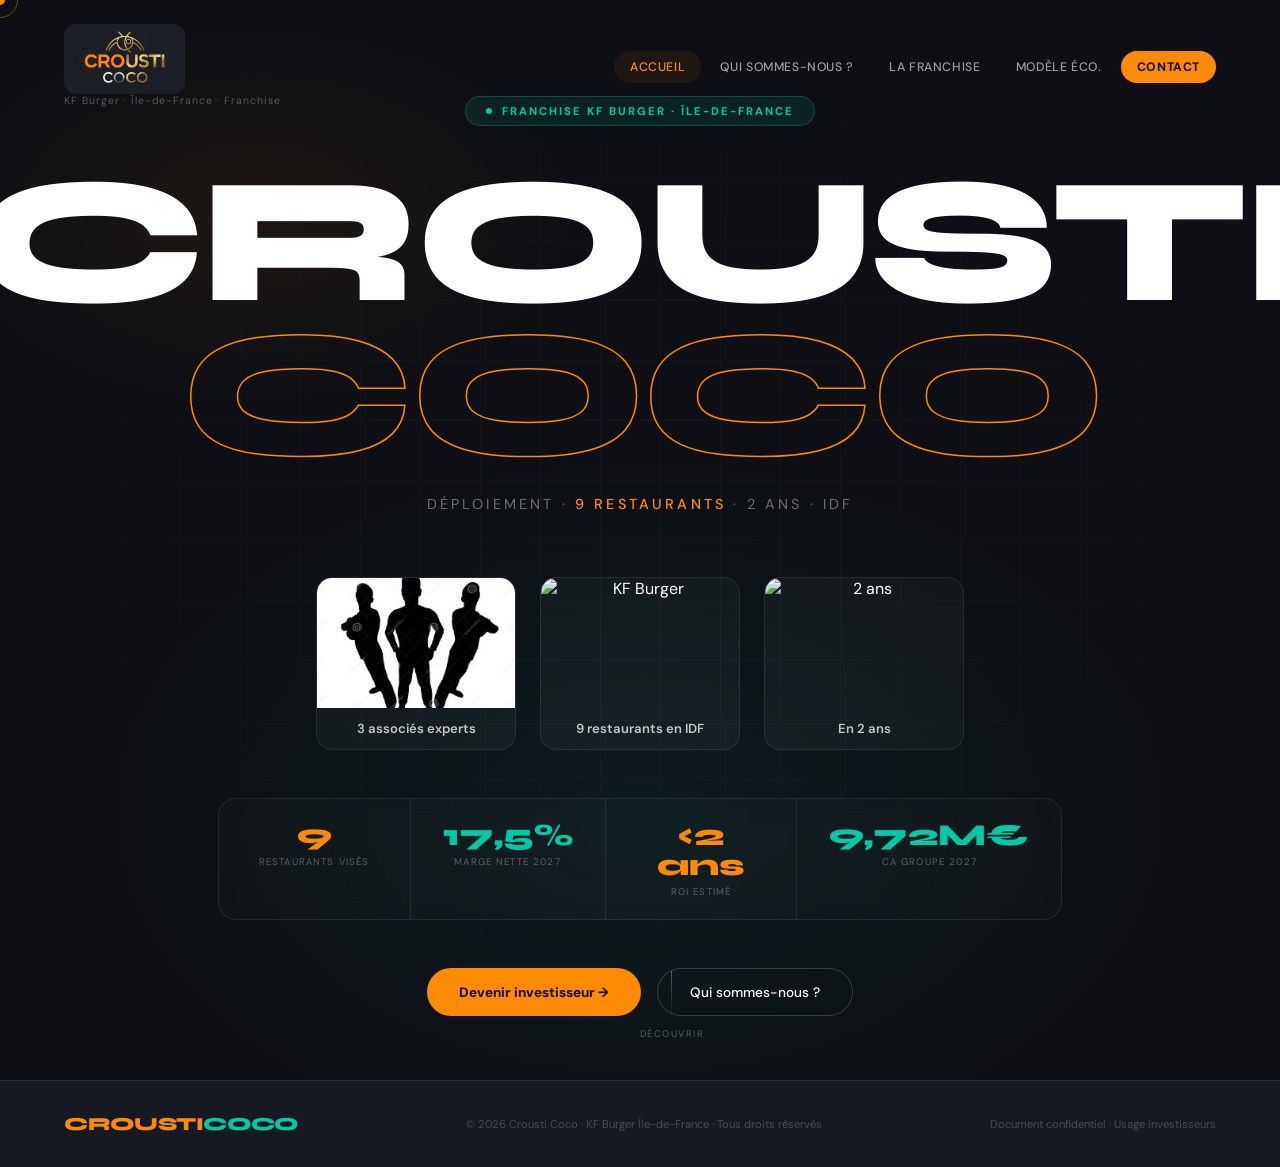
==== commit daa77c5e: "Update index.html" ====
--- a/index.html
+++ b/index.html
@@ -15,7 +15,7 @@
 
   <nav id="nav">
    <a href="index.html" class="nav-logo">
-  <img src="image/logo.jpg" alt="Crousti Coco" style="height:48px;">
+  <img src="image/logo.jpg" alt="Crousti Coco" style="height:70px;">
      <span class="sub">KF Burger · Île-de-France · Franchise</span>
 </a>
     <ul id="nl">
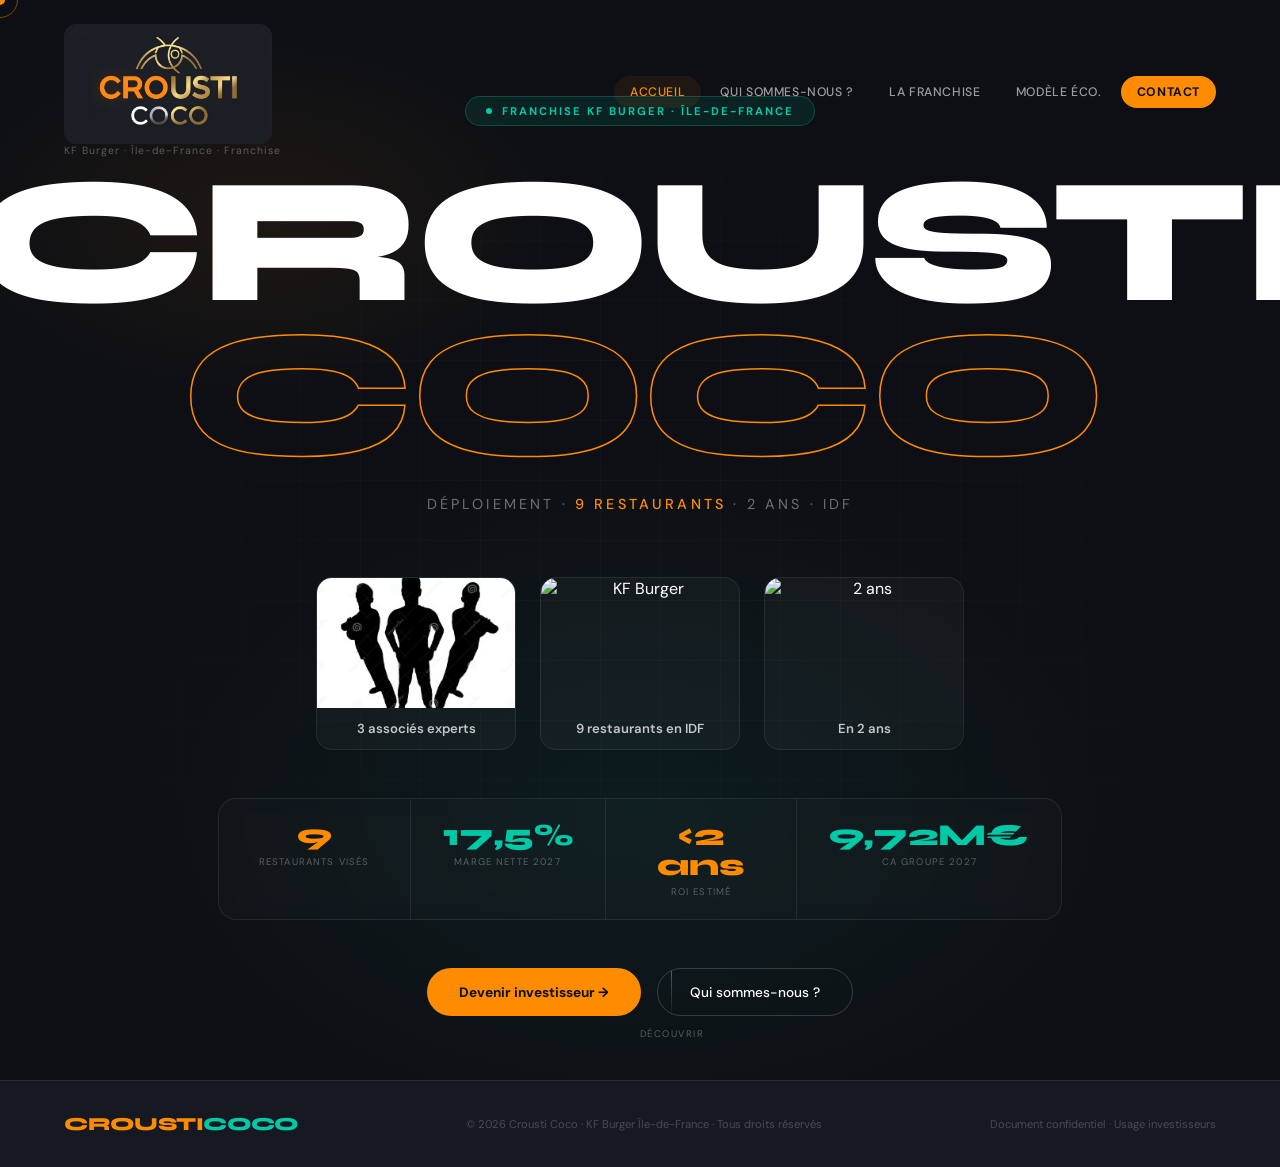
==== commit f973daf4: "Increase logo height in navigation" ====
--- a/index.html
+++ b/index.html
@@ -15,7 +15,7 @@
 
   <nav id="nav">
    <a href="index.html" class="nav-logo">
-  <img src="image/logo.jpg" alt="Crousti Coco" style="height:70px;">
+  <img src="image/logo.jpg" alt="Crousti Coco" style="height:120px;">
      <span class="sub">KF Burger · Île-de-France · Franchise</span>
 </a>
     <ul id="nl">
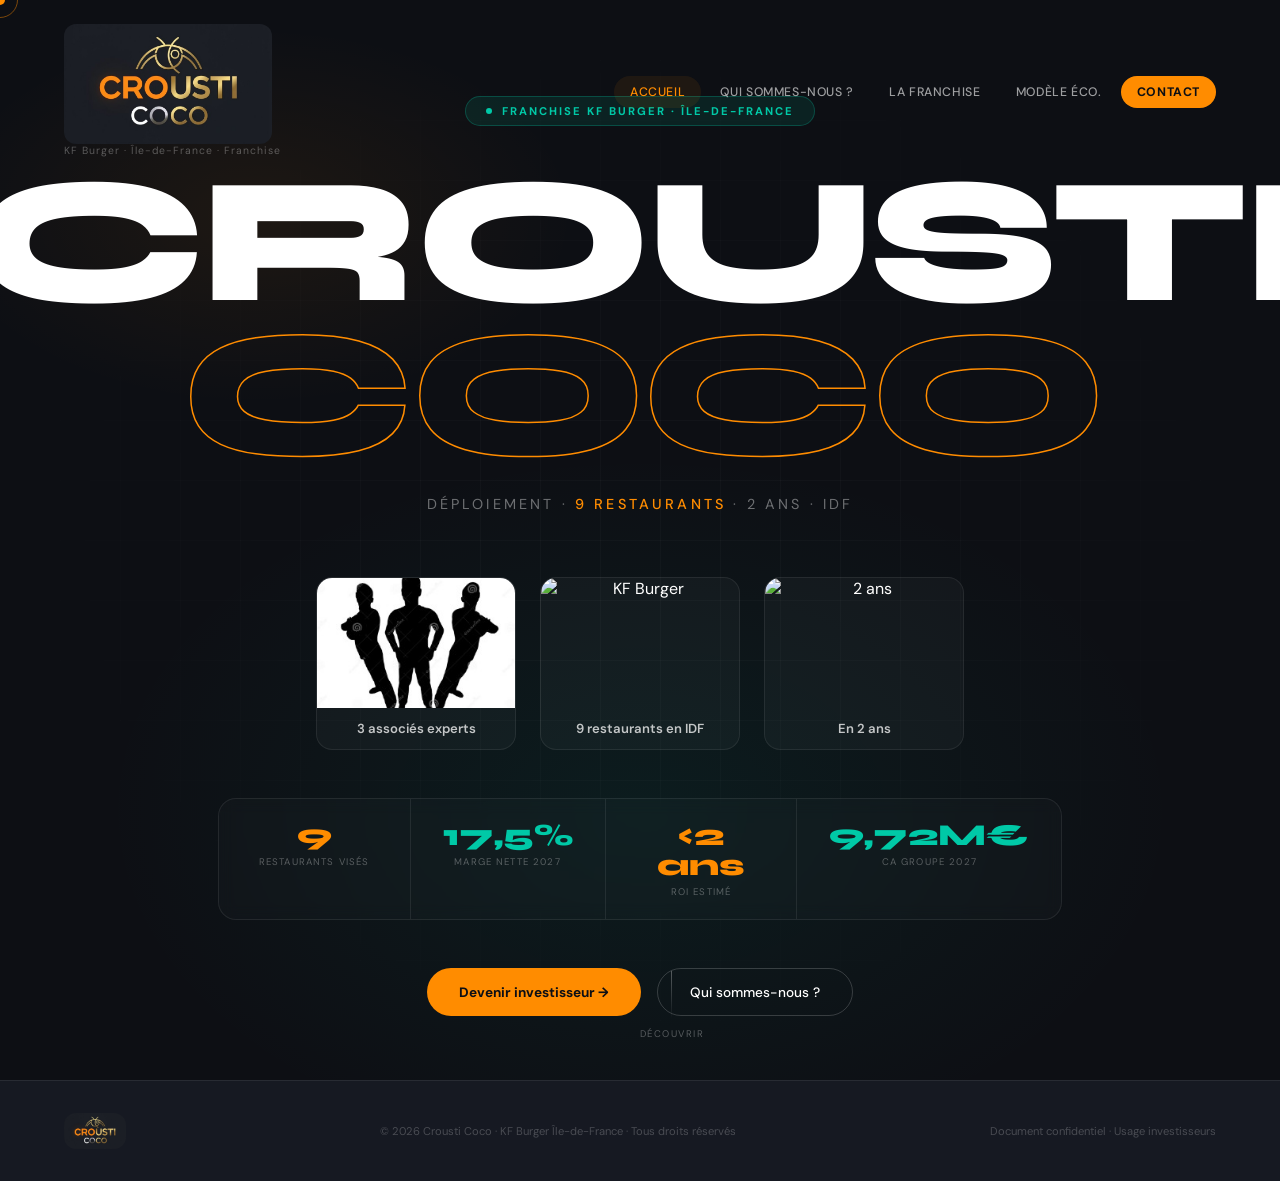
==== commit 9a34d652: "Update index.html" ====
--- a/index.html
+++ b/index.html
@@ -74,7 +74,7 @@
   </div>
 
   <footer>
-    <div class="flogo"><span class="c1">CROUSTI</span><span class="c2">COCO</span></div>
+    <img src="image/logo.jpg" alt="Crousti Coco" style="height:36px;">
     <p>© 2026 Crousti Coco · KF Burger Île-de-France · Tous droits réservés</p>
     <p>Document confidentiel · Usage investisseurs</p>
   </footer>
--- a/style.css
+++ b/style.css
@@ -432,8 +432,9 @@
 .phenomene-text { font-size:.9rem; color:var(--text); margin-bottom:.5rem; }
 .phenomene-title { font-size:.95rem; font-weight:700; color:var(--amber); margin-bottom:1.25rem; }
 .phenomene-photos { display:grid; grid-template-columns:repeat(3,1fr); gap:1rem; }
-.phenomene-photos img { width:100%; height:190px; object-fit:cover; border-radius:10px; }
-
+.phenomene-photos img {
+  width:100%; height:320px; object-fit:cover; border-radius:10px;
+}
 
 /* ============================================================
    6. Modele_eco.html — MODÈLE ÉCONOMIQUE
